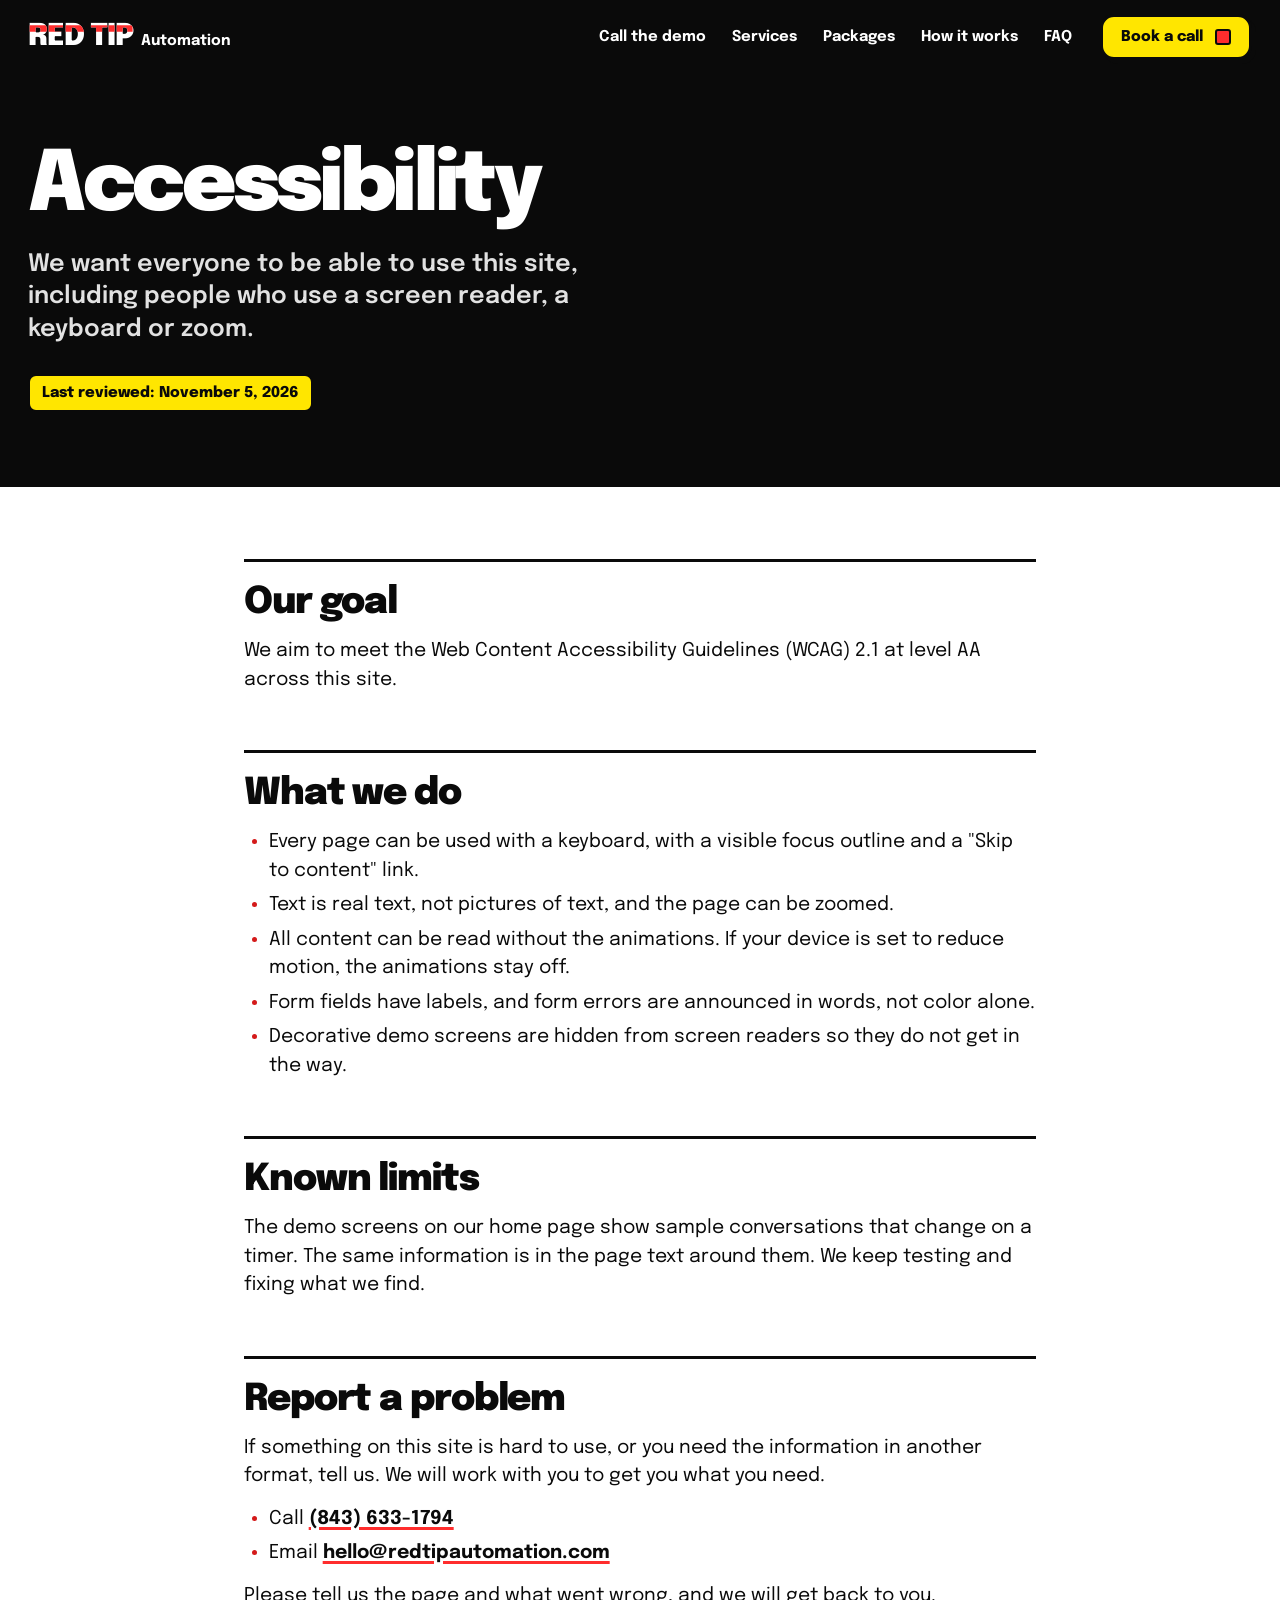
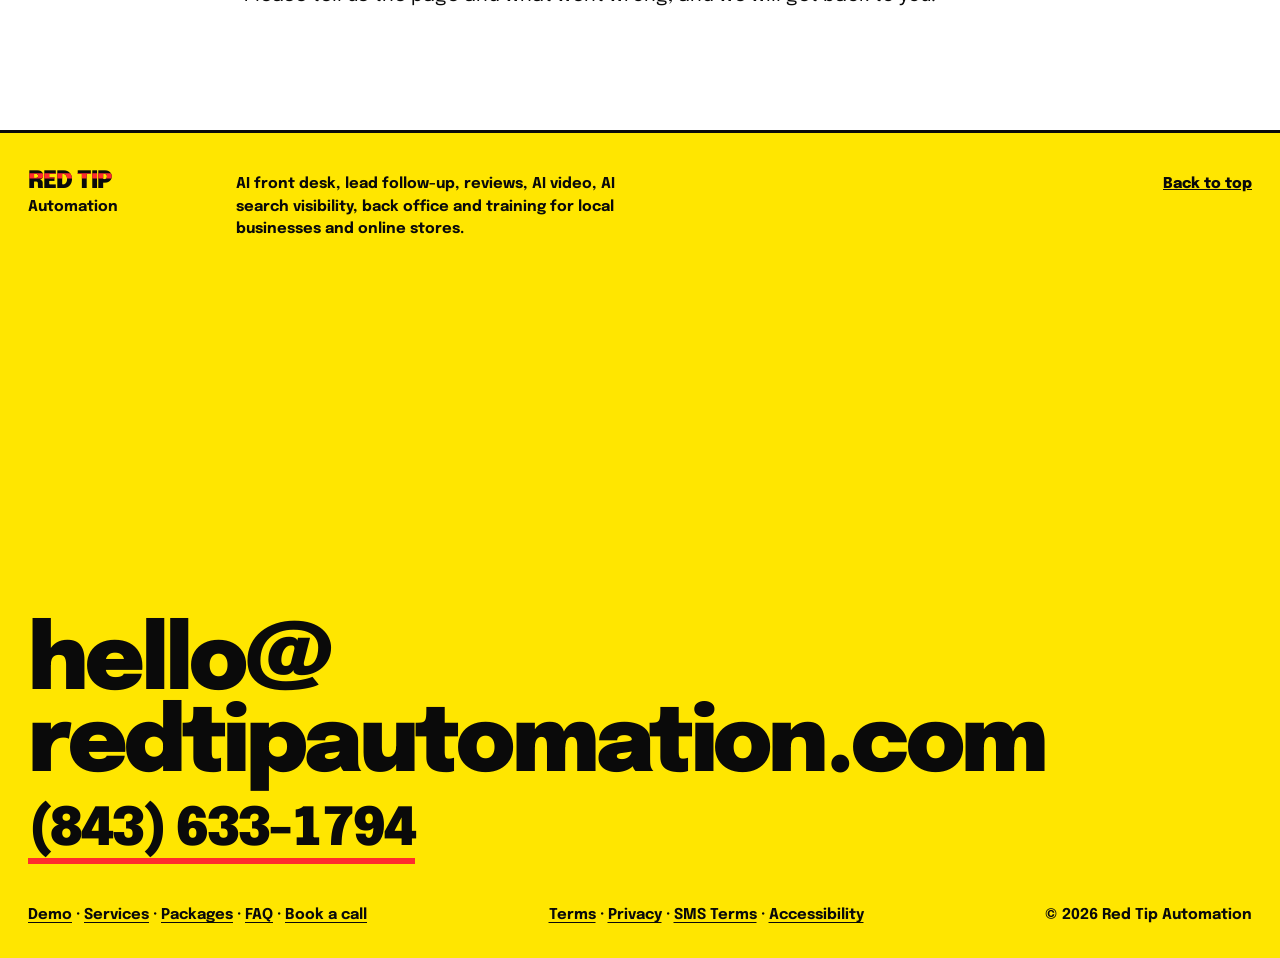
==== accessibility.html @ 1b307317 "Red Tip Automation site, first publish Co-Authored-By: Claude Opus 5.5 <noreply@anthropic.com>" ====
<!doctype html>
<html lang="en">
<head>
<meta charset="utf-8">
<meta name="viewport" content="width=device-width, initial-scale=1">
<title>Accessibility | Red Tip Automation</title>
<meta name="description" content="Red Tip Automation accessibility statement: our WCAG 2.1 AA goal and how to report a problem.">

<link rel="canonical" href="https://redtipautomation.com/accessibility.html">
<meta name="theme-color" content="#ff2d2d">
<link rel="icon" href="assets/favicon.svg" type="image/svg+xml">
<link rel="preconnect" href="https://fonts.googleapis.com">
<link rel="preconnect" href="https://fonts.gstatic.com" crossorigin>
<link href="https://fonts.googleapis.com/css2?family=Epilogue:wght@400;500;700;900&display=swap" rel="stylesheet">
<link rel="stylesheet" href="styles.css?v=8">
<script>document.documentElement.classList.add('js')</script>
</head>
<body class="doc-page">
<a class="skip" href="#main">Skip to content</a>

<header class="top" id="top-bar">
  <a class="logo" href="index.html" aria-label="Red Tip Automation, home">
    <span class="mark" data-text="RED TIP">RED TIP</span><span class="logo-sub">Automation</span>
  </a>
  <nav aria-label="Main">
    <a href="index.html#demo">Call the demo</a>
    <a href="index.html#services">Services</a>
    <a href="index.html#packages">Packages</a>
    <a href="index.html#how">How it works</a>
    <a href="faq.html">FAQ</a>
  </nav>
  <a class="btn btn-sm" href="index.html#book">Book a call</a>
</header>

<main id="main">

<section class="doc-hero" data-ink="#ffffff" data-tip="#ff2d2d" aria-labelledby="doc-h">
  <h1 id="doc-h">Accessibility</h1>
  <p class="lead">We want everyone to be able to use this site, including people who use a screen reader, a keyboard or zoom.</p>
  <p class="doc-meta">Last reviewed: November 5, 2026</p>
</section>

<section class="doc" data-ink="#0a0a0a" data-tip="#ff2d2d" aria-label="Accessibility statement">
  <div class="doc-in prose">
    <h2 id="our-goal">Our goal</h2>
    <p>We aim to meet the Web Content Accessibility Guidelines (WCAG) 2.1 at level AA across this site.</p>

    <h2 id="what-we-do">What we do</h2>
    <ul>
      <li>Every page can be used with a keyboard, with a visible focus outline and a "Skip to content" link.</li>
      <li>Text is real text, not pictures of text, and the page can be zoomed.</li>
      <li>All content can be read without the animations. If your device is set to reduce motion, the animations stay off.</li>
      <li>Form fields have labels, and form errors are announced in words, not color alone.</li>
      <li>Decorative demo screens are hidden from screen readers so they do not get in the way.</li>
    </ul>

    <h2 id="known-limits">Known limits</h2>
    <p>The demo screens on our home page show sample conversations that change on a timer. The same information is in the page text around them. We keep testing and fixing what we find.</p>

    <h2 id="report-a-problem">Report a problem</h2>
    <p>If something on this site is hard to use, or you need the information in another format, tell us. We will work with you to get you what you need.</p>
    <ul>
      <li>Call <a href="tel:+18436331794">(843) 633-1794</a></li>
      <li>Email <a href="mailto:hello@redtipautomation.com">hello@redtipautomation.com</a></li>
    </ul>
    <p>Please tell us the page and what went wrong, and we will get back to you.</p>
  </div>
</section>

</main>

<footer class="foot" data-ink="#0b1026" data-tip="#ff2d2d">
  <div class="foot-row">
    <p><span class="mark" data-text="RED TIP">RED TIP</span> Automation</p>
    <p>AI front desk, lead follow-up, reviews, AI video, AI search visibility, back office and training for local businesses and online stores.</p>
    <a class="to-top" href="#main">Back to top</a>
  </div>
  
  <div class="foot-contact">
    <a class="foot-mail" href="mailto:hello@redtipautomation.com">hello@<br>redtipautomation.com</a>
    <a class="foot-phone" href="tel:+18436331794">(843) 633-1794</a>
  </div>
  <div class="foot-meta">
    <p><a href="index.html#demo">Demo</a> · <a href="index.html#services">Services</a> · <a href="index.html#packages">Packages</a> · <a href="faq.html">FAQ</a> · <a href="index.html#book">Book a call</a></p>
    <p><a href="terms.html">Terms</a> · <a href="privacy.html">Privacy</a> · <a href="sms-terms.html">SMS Terms</a> · <a href="accessibility.html">Accessibility</a></p>
    <p>&copy; 2026 Red Tip Automation</p>
  </div>
</footer>

<script src="main.js?v=8" defer></script>
</body>
</html>
---- styles.css ----
/* Red Tip Automation v3. Flat poster colour: loud red, electric yellow, black, white. No gradients. */
:root{
  --red:#ff2d2d; --red-dk:#d41a1a; --yellow:#ffe600; --yellow-dk:#e6cf00;
  --black:#0a0a0a; --black-2:#1b1b1b; --black-3:#2a2a2a;
  --white:#ffffff; --paper:#f4f4f4; --paper-2:#e7e7e7; --green:#22c55e;
  --ink:#0a0a0a; --soft:#4a4a4a;
  --font:"Epilogue",system-ui,-apple-system,"Segoe UI",sans-serif;
  --step-small:clamp(0.875rem,0.85rem + 0.1vw,0.9375rem);
  --step-body:clamp(1.0625rem,1rem + 0.25vw,1.1875rem);
  --step-lead:clamp(1.25rem,1.1rem + 0.6vw,1.5rem);
  --step-mid:clamp(2rem,1.2rem + 2.6vw,3.5rem);
  --step-head:clamp(2.5rem,1.2rem + 5vw,5.5rem);
  --m:28px; --r:18px; --bw:3px;
  --hard:8px 8px 0 var(--black);
  --ease:cubic-bezier(.22,1,.36,1); --bounce:cubic-bezier(.34,1.36,.64,1);
  --header-ink:#ffffff; --tip:#ffe600;
}
@media (max-width:760px){:root{--m:16px;--r:16px;--hard:6px 6px 0 var(--black)}}

*{box-sizing:border-box;margin:0;padding:0}
html{-webkit-text-size-adjust:100%;scroll-behavior:smooth;scroll-padding-top:80px;overflow-x:clip}
body{background:var(--black);color:var(--ink);font-family:var(--font);font-size:var(--step-body);line-height:1.5;-webkit-font-smoothing:antialiased;overflow-x:clip}
a{color:inherit}
:focus-visible{outline:3px solid var(--yellow);outline-offset:3px;box-shadow:0 0 0 6px var(--black)} /* taste-skill-ignore: hard offset shadow, client brief */
::selection{background:var(--yellow);color:var(--black)}
.skip{position:absolute;left:var(--m);top:-100px;background:var(--yellow);color:var(--black);padding:12px 16px;z-index:60;font-weight:700}
.skip:focus{top:12px}
h1,h2,h3,.h-stair,.dw-word,.out-num,.price,.foot-mail,.mark,.counts b{font-weight:900;letter-spacing:-0.04em;line-height:.9}
.h-big{font-size:var(--step-head)}
.h-mid{font-size:var(--step-mid)}
.lead{font-size:var(--step-lead);line-height:1.35}

/* wordmark: the red tip is the brand device */
.mark{position:relative;display:inline-block;line-height:.78;white-space:nowrap;color:currentColor}
.mark::after{content:attr(data-text);position:absolute;inset:0;color:var(--tip,var(--red));clip-path:inset(0 0 72% 0);transition:color .3s ease}

/* buttons: chunky slab, hard shadow, presses down */
.btn{position:relative;display:inline-flex;align-items:center;gap:12px;min-height:56px;padding:0 26px;border:var(--bw) solid var(--black);border-radius:14px;background:var(--yellow);color:var(--black);font:800 var(--step-body)/1 var(--font);text-decoration:none;cursor:pointer;box-shadow:6px 6px 0 var(--black);transition:transform .18s var(--ease),box-shadow .18s var(--ease),background .2s ease} /* taste-skill-ignore: hard offset shadow, client brief */
.btn::after{content:"";width:12px;height:12px;border-radius:3px;background:var(--red);border:2px solid var(--black);transition:transform .3s var(--bounce)}
.btn:hover,.btn:focus-visible{transform:translate(-3px,-3px);box-shadow:9px 9px 0 var(--black)} /* taste-skill-ignore: hard offset shadow, client brief */
.btn:hover::after{transform:rotate(45deg) scale(1.25)}
.btn:active{transform:translate(4px,4px);box-shadow:2px 2px 0 var(--black)} /* taste-skill-ignore: hard offset shadow, client brief */
.btn-sm{white-space:nowrap;min-height:46px;padding:0 18px;font-size:var(--step-small);box-shadow:4px 4px 0 var(--black)} /* taste-skill-ignore: hard offset shadow, client brief */
.btn-big{min-height:66px;padding:0 32px;font-size:var(--step-lead)}

/* header: fixed, takes the ink of the chapter beneath (colour by chapter) */
.top{position:fixed;inset:0 0 auto 0;z-index:40;display:flex;align-items:center;gap:28px;padding:14px var(--m);color:var(--header-ink);background:var(--header-bg,transparent);transition:color .3s ease,background-color .3s ease,transform .35s var(--ease)}
.top.hide{transform:translateY(-120%)}
.logo{display:flex;align-items:flex-end;gap:8px;text-decoration:none}
.logo .mark{font-size:30px}
.logo-sub{font-size:var(--step-small);font-weight:700;line-height:1}
.top nav{display:flex;gap:26px;margin-left:auto;font-size:var(--step-small);font-weight:700}
.top nav a{text-decoration:none;position:relative;padding:8px 0}
.top nav a::after{content:"";position:absolute;left:0;right:0;bottom:2px;height:4px;background:var(--tip);transform:scaleX(0);transform-origin:left;transition:transform .25s var(--ease)}
.top nav a:hover::after,.top nav a:focus-visible::after{transform:scaleX(1)}

/* HERO: solid red poster */
.hero{position:relative;min-height:100svh;background:var(--red);color:var(--white);overflow:hidden;isolation:isolate;padding:120px var(--m) 64px;display:flex;flex-direction:column;justify-content:flex-end}
.shapes{position:absolute;inset:0;z-index:-1;pointer-events:none}
.shapes i{position:absolute;display:block;will-change:transform}
.sh-sun{width:44vw;height:44vw;max-width:740px;max-height:740px;right:-12vw;top:16vh;border-radius:50%;background:var(--yellow)}
.sh-band{left:-5vw;right:-5vw;bottom:-6vh;height:14vh;background:var(--black);transform:rotate(-3deg)}
.sh-sq{width:120px;height:120px;left:46vw;top:16vh;background:var(--white);border-radius:22px;transform:rotate(14deg)}
.hero-in{position:relative;z-index:2;max-width:1500px}
.hero-h{font-size:clamp(2.4rem,7.1vw,8rem);line-height:.88;letter-spacing:-0.05em}
.hero-h span{display:block}
.l1{color:var(--white)}
.l2{color:var(--black)}
.hero-low{display:grid;grid-template-columns:repeat(12,1fr);column-gap:24px;margin-top:36px;align-items:end}
.hero-sub{grid-column:1/6;font-size:var(--step-lead);line-height:1.35;font-weight:700}
.hero-cta{grid-column:1/8;display:flex;flex-wrap:wrap;align-items:center;gap:20px 28px;margin-top:28px}
.link-arrow{font-weight:800;text-decoration:none;border-bottom:4px solid var(--black);padding-bottom:4px;transition:color .2s ease,border-color .2s ease}
.link-arrow:hover{color:var(--yellow);border-color:var(--yellow)}

/* sticker */
.sticker{position:absolute;z-index:4;width:168px;height:168px;padding:18px;border-radius:50%;background:var(--yellow);color:var(--black);border:var(--bw) solid var(--black);box-shadow:6px 6px 0 var(--black);display:grid;place-items:center;text-align:center;font-weight:900;line-height:.95;letter-spacing:-0.03em;font-size:22px;transform:rotate(-12deg);transition:transform .5s var(--bounce);cursor:default} /* taste-skill-ignore: hard offset shadow, client brief */
.sticker:hover{transform:rotate(8deg) scale(1.08)}
.sticker small{display:block;font-size:13px;letter-spacing:0;font-weight:700;margin-top:4px}
.hero .sticker{right:calc(6vw + min(320px,22vw) + 10px);bottom:14vh}

/* phone mockup */
.phone-wrap{position:absolute;right:6vw;bottom:-30px;width:min(320px,22vw);z-index:3;perspective:1100px}
.phone{position:relative;aspect-ratio:9/18.5;border-radius:44px;background:var(--black);padding:11px;border:var(--bw) solid var(--black);box-shadow:14px 14px 0 var(--black);transform:rotate(6deg);transform-style:preserve-3d;transition:transform .6s var(--ease)} /* taste-skill-ignore: hard offset shadow, client brief */
.ph-notch{position:absolute;top:17px;left:50%;width:84px;height:22px;margin-left:-42px;border-radius:20px;background:#000;z-index:2}
.ph-head{display:flex;align-items:center;gap:10px;padding:46px 14px 12px;color:#fff;font-size:14px;line-height:1.2;background:var(--black-2);border-radius:34px 34px 0 0}
.ph-head small{display:block;color:#bdbdbd;font-size:13px}
.ph-av{width:34px;height:34px;border-radius:50%;background:var(--red);display:grid;place-items:center;font-weight:900}
.ph-feed{height:calc(100% - 92px);background:var(--paper);border-radius:0 0 34px 34px;padding:14px 12px;display:flex;flex-direction:column;gap:8px;overflow:hidden;justify-content:flex-end}
.m{max-width:86%;font-size:13.5px;line-height:1.35;padding:9px 12px;border-radius:16px;border:2px solid var(--black)}
.m.sys{align-self:center;background:var(--black);color:var(--yellow);font-weight:800;border-radius:999px;font-size:13px}
.m.out{align-self:flex-end;background:var(--red);color:var(--black);font-weight:600;border-bottom-right-radius:4px}
.m.in{align-self:flex-start;background:#fff;color:var(--black);border-bottom-left-radius:4px}
.m.booked{align-self:stretch;max-width:none;background:var(--yellow);color:var(--black);display:grid;grid-template-columns:auto 1fr;gap:2px 10px;align-items:center;padding:12px 14px;box-shadow:4px 4px 0 var(--black)} /* taste-skill-ignore: hard offset shadow, client brief */
.m.booked b{font-size:16px;font-weight:900}
.m.booked span:last-child{grid-column:2;font-size:13px;font-weight:600}
.bk-dot{grid-row:span 2;width:16px;height:16px;border-radius:50%;background:var(--red);border:2px solid var(--black)}
.m.typing{display:none}
.confetti{position:absolute;left:-60%;top:-30%;width:220%;height:160%;pointer-events:none}

/* ticker: thick yellow band */
.ticker{background:var(--yellow);color:var(--black);overflow:hidden;padding:18px 0;position:relative;z-index:4;border-block:var(--bw) solid var(--black)}
.tk-track{display:flex;width:max-content}
.tk-track p{display:flex;align-items:center;gap:28px;padding-right:28px;font-weight:900;font-size:var(--step-mid);letter-spacing:-0.03em;white-space:nowrap}
.tk-track i{width:18px;height:18px;background:var(--red);border:2px solid var(--black);transform:rotate(45deg);display:inline-block}

/* DUEL */
.duel{background:var(--black);color:#fff;padding:140px var(--m) 0;height:min(100svh,960px);min-height:720px;overflow:hidden;display:flex;flex-direction:column}
.duel-top{display:grid;grid-template-columns:repeat(12,1fr);column-gap:24px;align-items:start}
.duel-top h2{grid-column:1/6}
.duel-top p{grid-column:7/12;font-size:var(--step-lead);line-height:1.4;color:#e2e2e2}
.duel-words{display:grid;grid-template-columns:1fr 1fr;gap:24px;margin-top:10vh;flex:1}
.dw-cap{display:inline-block;font-size:var(--step-small);font-weight:800;margin-bottom:14px;padding:6px 12px;border-radius:8px;background:var(--black-3);color:#fff}
.dw:last-child .dw-cap{background:var(--yellow);color:var(--black)}
.dw-word{font-size:clamp(5rem,15vw,15rem);line-height:.82}
.dw-word.dim{color:#7a7a7a}
.dw-word.hot{color:var(--red)}

/* MATH */
.math{background:var(--yellow);color:var(--black);padding:150px var(--m);display:grid;grid-template-columns:repeat(12,1fr);column-gap:24px;align-items:center}
.math-say{display:contents}
.math-say h2{grid-column:1/-1;margin-bottom:56px}
.math-say .lead{grid-column:1/6;align-self:start;max-width:30ch;font-weight:600}
.app{grid-column:7/13;background:var(--black);color:#fff;border-radius:24px;border:var(--bw) solid var(--black);box-shadow:14px 14px 0 var(--red);overflow:hidden;transform:rotate(-1.2deg)} /* taste-skill-ignore: hard offset shadow, client brief */
.app-bar{display:flex;align-items:center;gap:8px;padding:14px 20px;background:var(--black-2);font-size:var(--step-small)}
.app-bar span{width:12px;height:12px;border-radius:50%;background:var(--red)}
.app-bar span:nth-child(2){background:var(--yellow)}
.app-bar span:nth-child(3){background:var(--green)}
.app-bar b{margin-left:10px;font-weight:700;color:#cfcfcf}
.app-body{padding:28px;display:grid;gap:22px}
.sl{display:grid;grid-template-columns:1fr auto;gap:4px 16px;align-items:baseline}
.sl label{font-weight:700}
.sl output{font-weight:900;font-size:var(--step-lead);color:var(--yellow);font-variant-numeric:tabular-nums}
.sl input{grid-column:1/-1}
input[type=range]{-webkit-appearance:none;appearance:none;width:100%;height:44px;background:transparent;cursor:pointer}
input[type=range]::-webkit-slider-runnable-track{height:12px;border-radius:12px;background:var(--black-3)}
input[type=range]::-moz-range-track{height:12px;border-radius:12px;background:var(--black-3)}
input[type=range]::-moz-range-progress{height:12px;border-radius:12px;background:var(--red)}
input[type=range]::-webkit-slider-thumb{-webkit-appearance:none;width:32px;height:32px;margin-top:-10px;border-radius:10px;background:var(--yellow);border:var(--bw) solid var(--black);box-shadow:3px 3px 0 var(--red);transition:transform .2s var(--bounce)} /* taste-skill-ignore: hard offset shadow, client brief */
input[type=range]:active::-webkit-slider-thumb{transform:scale(1.2) rotate(12deg)}
input[type=range]::-moz-range-thumb{width:24px;height:24px;border-radius:8px;background:var(--yellow);border:var(--bw) solid var(--black)}
.app-out{color:var(--black);background:var(--red);border-radius:16px;padding:24px;border:var(--bw) solid var(--black);box-shadow:6px 6px 0 var(--yellow)} /* taste-skill-ignore: hard offset shadow, client brief */
.out-num{font-size:var(--step-head);display:flex;align-items:baseline;gap:12px;flex-wrap:wrap}
.out-num span{font-variant-numeric:tabular-nums;display:inline-block}
.out-num span.bump{animation:bump .35s var(--bounce)}
.out-num small{font-size:var(--step-lead);letter-spacing:0;font-weight:800}
.out-say{margin-top:10px;font-weight:600}
.out-say b{font-weight:900}
.tb{display:grid;gap:10px}
.tb label{font-weight:700}
.tb input,.cp-fields input,.cp-fields select{font:inherit;font-size:var(--step-body);min-height:54px;width:100%;padding:12px 16px;border-radius:12px;border:var(--bw) solid var(--black);background:#fff;color:var(--black)}
.tb input:focus{outline:none;box-shadow:4px 4px 0 var(--yellow)} /* taste-skill-ignore: hard offset shadow, client brief */
/* booking form sits on red: a black ring passes 3:1 where the yellow shadow did not */
.cp-fields input:focus,.cp-fields select:focus,.cp-fields input:focus-visible,.cp-fields select:focus-visible{outline:3px solid var(--black);outline-offset:3px;box-shadow:none}
.tb-bubble{background:var(--red);color:var(--black);font-weight:600;padding:12px 16px;border-radius:16px 16px 4px 16px;border:2px solid #fff;justify-self:end;max-width:40ch}
.tb-note{font-size:var(--step-small);color:#cfcfcf;justify-self:end}

/* SERVICES mosaic of colour-blocked tiles */
.services{background:var(--white);padding:150px var(--m) 140px}
.mosaic{display:grid;grid-template-columns:repeat(12,1fr);grid-auto-rows:minmax(96px,auto);gap:16px}
.tile{border-radius:var(--r);padding:28px;position:relative;overflow:hidden;border:var(--bw) solid var(--black);box-shadow:var(--hard);transition:transform .25s var(--ease),box-shadow .25s var(--ease)} /* taste-skill-ignore: hard offset shadow, client brief */
.tile h3{font-size:clamp(1.6rem,1rem + 1.5vw,2.4rem);line-height:.98;margin-bottom:14px}
.tile p{max-width:52ch}
.tile:not(.t-head):hover{transform:translate(-4px,-4px);box-shadow:12px 12px 0 var(--black)} /* taste-skill-ignore: hard offset shadow, client brief */
.t-head{grid-column:1/-1;grid-row:span 2;padding:8px 0 24px;border:0;box-shadow:none;display:flex;align-items:flex-end;justify-content:space-between;gap:24px 48px;flex-wrap:wrap} /* taste-skill-ignore: hard offset shadow, client brief */
.t-head p{font-size:var(--step-lead);line-height:1.35;max-width:44ch;font-weight:500}
.t-desk{grid-column:1/7;grid-row:span 6;background:var(--black);color:#fff}
.t-lead{grid-column:7/13;grid-row:span 6;background:var(--paper)}
.t-rev{grid-column:1/6;grid-row:span 4;background:var(--yellow)}
.t-vis{grid-column:6/13;grid-row:span 4;background:var(--red);color:var(--black)}
.t-content{grid-column:1/8;grid-row:span 4;background:var(--black);color:#fff}
.t-office{grid-column:8/13;grid-row:span 4;background:var(--yellow)}
.t-store{grid-column:1/6;grid-row:span 3;background:var(--red);color:var(--black)}
.t-train{grid-column:6/13;grid-row:span 3;background:var(--paper)}
.tile-sub{margin-top:12px;font-size:var(--step-small);line-height:1.5}
.t-desk .tile-sub{color:#cfcfcf}
.tile p b{font-weight:800}
.agency{margin-top:56px;display:inline-block;font-size:var(--step-lead);font-weight:700;max-width:52ch;background:var(--black);color:#fff;padding:18px 22px;border-radius:14px;transform:rotate(-1deg)}

/* tile UIs */
.ui-stars{display:flex;flex-wrap:wrap;align-items:center;gap:12px;margin-top:20px}
.stars{display:flex;gap:4px}
.stars i{width:28px;height:28px;background:var(--black);clip-path:polygon(50% 0,61% 35%,98% 35%,68% 57%,79% 91%,50% 70%,21% 91%,32% 57%,2% 35%,39% 35%);transition:background .25s ease,transform .35s var(--bounce)}
.stars i.on{background:var(--red);transform:scale(1.18)}
.chip{display:inline-flex;align-items:center;gap:10px;background:var(--black);color:#fff;border-radius:12px;padding:6px 6px 6px 14px;font-size:var(--step-small);font-weight:700}
.chip b{background:var(--red);color:var(--black);border-radius:8px;padding:6px 12px;transition:transform .3s var(--bounce)}
.chip b.on{transform:scale(1.12)}
.ui-steps{display:flex;flex-wrap:wrap;gap:8px;margin-top:20px}
.ui-steps span,.flow span{font-size:var(--step-small);font-weight:800;padding:8px 14px;border-radius:10px;border:2px solid var(--black);background:#fff;color:var(--black);transition:background .25s ease,color .25s ease,transform .35s var(--bounce),box-shadow .25s ease} /* taste-skill-ignore: hard offset shadow, client brief */
.ui-steps span.on{background:var(--yellow);transform:translate(-2px,-2px);box-shadow:3px 3px 0 var(--black)} /* taste-skill-ignore: hard offset shadow, client brief */
.cal{margin-top:24px;background:var(--black-2);border-radius:14px;padding:16px;border:2px solid #333}
.cal-head{display:flex;justify-content:space-between;gap:12px;font-size:var(--step-small);margin-bottom:12px;color:#cfcfcf}
.cal-head b{color:#fff}
.cal-head em{font-style:normal;font-weight:900;color:var(--yellow);display:inline-block}
.cal-grid{display:grid;grid-template-columns:repeat(5,1fr);grid-template-rows:auto repeat(4,46px);gap:6px}
.cal-grid .d{font-size:13px;font-weight:800;color:#bdbdbd;text-align:center;padding-bottom:4px}
.cal-grid .col{grid-row:2/6;background:var(--black-3);border-radius:10px}
.job{grid-column:var(--c);grid-row:var(--r);font-size:12.5px;font-weight:800;line-height:1.15;padding:6px 8px;border-radius:9px;border:2px solid var(--black);display:flex;align-items:center;z-index:1}
.j1{background:var(--red);color:var(--black)}
.j2{background:var(--yellow);color:var(--black)}
.j3{background:#fff;color:var(--black)}
.dash{margin-top:24px;background:var(--white);border-radius:14px;padding:10px;display:grid;gap:6px;border:2px solid var(--black)}
.dash-row{display:grid;grid-template-columns:1.1fr 1fr 1.4fr;gap:10px;align-items:center;background:var(--paper);border-radius:9px;padding:10px 12px;font-size:var(--step-small);font-weight:600}
.dash-row.hd{background:transparent;font-weight:800;color:var(--soft);padding-block:4px}
.st{justify-self:start;font-weight:800;border-radius:8px;padding:4px 10px;font-size:13px;border:2px solid var(--black)}
.st.ok{background:var(--green);color:var(--black)}
.st.bk{background:var(--yellow);color:var(--black)}
.st.fu{background:var(--red);color:var(--black)}
.feed{display:flex;flex-wrap:wrap;gap:8px;margin-top:20px;align-items:center}
.feed .vid{background:var(--yellow);color:var(--black);font-weight:900;padding:14px 16px;border-radius:12px;border:2px solid var(--black)}
.post{display:grid;background:#fff;color:var(--black);font-weight:800;font-size:var(--step-small);padding:8px 12px;border-radius:10px;border:2px solid var(--black)}
.post small{font-weight:600;color:var(--soft);font-size:13px}
.flow{display:flex;flex-wrap:wrap;gap:8px;margin-top:20px}
.flow span.on{background:var(--red);color:var(--black);transform:translate(-2px,-2px);box-shadow:3px 3px 0 var(--black)} /* taste-skill-ignore: hard offset shadow, client brief */
.flow span.done{background:var(--black);color:var(--yellow)}

/* PACKAGES: plans that step up */
.packages{background:var(--black);color:#fff;padding:150px var(--m)}
.steps{display:grid;grid-template-columns:repeat(12,1fr);gap:16px;align-items:end}
.pk-say{grid-column:1/-1;align-self:start;margin-bottom:24px;display:flex;flex-wrap:wrap;justify-content:space-between;align-items:flex-end;gap:24px 48px}
.pk-say p{margin-top:0;font-size:var(--step-lead);line-height:1.35;color:#e2e2e2;max-width:30ch}
.plan{border-radius:var(--r);padding:28px 28px 0;display:flex;flex-direction:column;overflow:hidden;border:var(--bw) solid var(--black);box-shadow:8px 8px 0 #fff;transition:transform .25s var(--ease),box-shadow .25s var(--ease)} /* taste-skill-ignore: hard offset shadow, client brief */
.plan:hover{transform:translate(-4px,-4px);box-shadow:12px 12px 0 #fff} /* taste-skill-ignore: hard offset shadow, client brief */
.plan h3{font-size:clamp(1.6rem,1rem + 1.5vw,2.4rem);margin-bottom:16px}
.price{font-size:var(--step-mid);line-height:1.05;margin-bottom:20px;font-variant-numeric:tabular-nums}
.price small{font-size:var(--step-body);letter-spacing:0;font-weight:700}
.plan ul{list-style:none;display:grid;gap:8px;margin-bottom:28px}
.plan li{padding-left:24px;position:relative;font-weight:500}
.plan li::before{content:"";position:absolute;left:0;top:.4em;width:11px;height:11px;border-radius:3px;background:currentColor;transform:rotate(45deg)}
.plan-go{margin:auto -28px 0;padding:20px 28px;font-weight:900;text-decoration:none;display:flex;justify-content:space-between;align-items:center;border-top:var(--bw) solid var(--black);transition:padding .25s var(--ease),background .2s ease}
.plan-go::after{content:"";width:12px;height:12px;border-right:4px solid currentColor;border-top:4px solid currentColor;transform:rotate(45deg)}
.plan-go:hover{padding-left:40px}
.p1{grid-column:1/5;min-height:470px;background:var(--red);color:var(--black)}
.p1 .plan-go{background:var(--red-dk)}
.p2{grid-column:5/9;min-height:560px;background:var(--yellow);color:var(--black);position:relative}
.p6{grid-column:9/13;min-height:650px;background:#fff;color:var(--black)}
.p6 .plan-go{background:var(--paper-2)}
.tag{align-self:flex-start;background:var(--black);color:var(--yellow);font-weight:900;font-size:var(--step-small);padding:6px 12px;border-radius:999px;margin-bottom:14px;transform:rotate(-3deg)}
.p2 .plan-go{background:var(--yellow-dk)}
.more{display:grid;grid-template-columns:repeat(3,1fr);gap:16px;margin-top:16px}
.more .plan{min-height:280px}
.more .plan p:not(.price){margin-bottom:24px}
.more .price{font-size:var(--step-lead)}
.p3{background:#fff;color:var(--black)}
.p3 .plan-go{background:var(--paper-2)}
.p4{background:var(--red);color:var(--black)}
.p4 .plan-go{background:var(--red-dk)}
.p5{background:var(--yellow);color:var(--black)}
.p5 .plan-go{background:var(--yellow-dk)}
.pilot{margin-top:56px;font-size:var(--step-lead);line-height:1.4;max-width:56ch;background:var(--red);color:var(--black);padding:22px 26px;border-radius:14px;border:var(--bw) solid #fff;transform:rotate(-1deg);display:inline-block}
.pilot b{font-weight:900}

/* PROOF: card on a red ground */
.proof{background:var(--red);padding:150px var(--m) 0;height:min(100svh,900px);min-height:760px;overflow:hidden;position:relative;isolation:isolate}
.card{width:min(1040px,100%);margin:0 auto;background:#fff;color:var(--black);border-radius:26px;padding:56px;transform:rotate(-1.5deg);min-height:120%;border:var(--bw) solid var(--black);box-shadow:16px 16px 0 var(--black)} /* taste-skill-ignore: hard offset shadow, client brief */
.card h2{font-size:var(--step-mid);text-align:center}
.counts{display:grid;grid-template-columns:repeat(3,1fr);gap:16px;margin:48px 0}
.counts p{display:grid;gap:10px;text-align:center;align-content:start}
.counts b{font-size:var(--step-head);letter-spacing:-0.05em;color:var(--red)}
.counts p:nth-child(even) b{color:var(--black)}
.counts span{font-weight:700;font-size:var(--step-small);max-width:18ch;justify-self:center}
.names{text-align:center;font-size:var(--step-lead);line-height:1.7;font-weight:700}
.card-note{text-align:center;margin-top:20px;color:var(--soft)}

/* HOW: lines that step across */
.how{background:var(--black);color:#fff;padding:160px var(--m)}
.stair{display:grid;grid-template-columns:repeat(12,1fr);row-gap:64px}
.st1{grid-column:1/-1}.st2{grid-column:3/-1}.st3{grid-column:5/-1}
.h-stair{font-size:var(--step-head);line-height:1}
.st1 .h-stair{color:#fff}.st2 .h-stair{color:var(--red)}.st3 .h-stair{color:var(--yellow)}
.stair p:not(.h-stair){margin-top:14px;max-width:38ch;color:#d6d6d6;font-size:var(--step-lead);line-height:1.4}

/* FAQ */
.faq{background:#fff;color:var(--black);padding:150px var(--m);display:grid;grid-template-columns:repeat(12,1fr);column-gap:24px;align-items:start}
.faq-h{grid-column:1/5;position:sticky;top:110px;font-size:var(--step-mid)}
.qs{grid-column:5/13;display:grid;gap:12px}
.qs details{background:var(--paper);border-radius:var(--r);border:var(--bw) solid var(--black);transition:background .2s ease,transform .2s var(--ease),box-shadow .2s var(--ease)} /* taste-skill-ignore: hard offset shadow, client brief */
.qs details:hover{transform:translate(-3px,-3px);box-shadow:6px 6px 0 var(--black)} /* taste-skill-ignore: hard offset shadow, client brief */
.qs details[open]{background:var(--yellow);box-shadow:6px 6px 0 var(--black)} /* taste-skill-ignore: hard offset shadow, client brief */
.qs summary{list-style:none;cursor:pointer;min-height:72px;display:flex;align-items:center;justify-content:space-between;gap:20px;padding:16px 24px;font-size:var(--step-lead);font-weight:700;line-height:1.25}
.qs summary::-webkit-details-marker{display:none}
.qs summary i{flex:none;position:relative;width:22px;height:22px}
.qs summary i::before,.qs summary i::after{content:"";position:absolute;left:0;top:9px;width:22px;height:4px;border-radius:2px;background:var(--red);transition:transform .3s var(--ease)}
.qs summary i::after{transform:rotate(90deg)}
.qs details[open] summary i::after{transform:rotate(0)}
.qs details[open] summary i::before{background:var(--black)}
.ans p{padding:0 24px 24px;max-width:56ch}

/* BOOK: the coupon */
.book{background:var(--black);padding:140px var(--m)}
.coupon{max-width:1240px;margin:0 auto;background:var(--red);color:var(--black);border-radius:26px;display:grid;grid-template-columns:42% 58%;position:relative;box-shadow:14px 14px 0 var(--yellow)} /* taste-skill-ignore: hard offset shadow, client brief */
.coupon::before,.coupon::after{content:"";position:absolute;left:42%;width:60px;height:60px;margin-left:-30px;border-radius:50%;background:var(--black)}
.coupon::before{top:-30px}.coupon::after{bottom:-30px}
.cp-say{padding:56px 48px;display:flex;flex-direction:column;justify-content:space-between;gap:32px;border-right:6px dotted var(--black)}
.cp-say h2{font-size:var(--step-mid)}
.cp-say p{font-size:var(--step-lead);line-height:1.35;font-weight:600}
.cp-fields{padding:48px;display:grid;grid-template-columns:1fr 1fr;gap:14px}
.f{display:grid;gap:6px;align-content:start}
.f-wide{grid-column:1/-1}
.f-check{display:flex;gap:12px;align-items:flex-start}
.f-check input{flex:none;width:24px;height:24px;margin:2px 0 0;accent-color:var(--black);cursor:pointer}
.f-check label{font-weight:700;line-height:1.4;cursor:pointer}
.f label{font-weight:800;font-size:var(--step-small)}
.cp-fields select{appearance:none;-webkit-appearance:none;cursor:pointer}
/* error state on red: black shadow (5.34:1) and a yellow fill instead of a yellow edge (about 2.9:1) */
.cp-fields [aria-invalid=true]{border-color:var(--black);background:#fff6a8;box-shadow:6px 6px 0 var(--black)} /* taste-skill-ignore: hard offset shadow, client brief */
.err{justify-self:start;color:var(--black);background:var(--yellow);border-radius:6px;padding:2px 8px;font-weight:800;font-size:var(--step-small)}
.err:empty{display:none}
.btn-send{width:100%;justify-content:center;min-height:62px;background:var(--black);color:#fff;font-size:var(--step-lead);box-shadow:6px 6px 0 var(--yellow)} /* taste-skill-ignore: hard offset shadow, client brief */
.btn-send:hover,.btn-send:focus-visible{box-shadow:9px 9px 0 var(--yellow)} /* taste-skill-ignore: hard offset shadow, client brief */
.btn-send:active{box-shadow:2px 2px 0 var(--yellow)} /* taste-skill-ignore: hard offset shadow, client brief */
.status{margin-top:14px;font-weight:800}
.shake{animation:shake .4s var(--ease)}

/* FOOTER */
.foot{background:var(--yellow);color:var(--black);min-height:92svh;padding:40px var(--m) 32px;display:flex;flex-direction:column;--tip:var(--red);border-top:var(--bw) solid var(--black)}
.foot-row{display:grid;grid-template-columns:repeat(12,1fr);column-gap:24px;font-size:var(--step-small);font-weight:700}
.foot-row p:first-child{grid-column:1/3}
.foot-row p:first-child .mark{font-size:24px;margin-right:6px}
.foot-row p:nth-child(2){grid-column:3/8;max-width:44ch}
.to-top{grid-column:11/13;justify-self:end;font-weight:800}
.foot-contact{margin-top:auto;display:flex;flex-wrap:wrap;align-items:flex-end;gap:20px 48px}
.foot-mail{font-size:clamp(2.4rem,7.1vw,8rem);line-height:.9;text-decoration:none;display:inline-block;transition:color .2s ease}
.foot-mail:hover,.foot-phone:hover{color:var(--red)}
.foot-phone{font-weight:900;letter-spacing:-0.04em;line-height:.9;font-size:var(--step-mid);text-decoration:none;white-space:nowrap;font-variant-numeric:tabular-nums;border-bottom:6px solid var(--red);padding-bottom:4px;transition:color .2s ease}
.foot-meta{display:flex;justify-content:space-between;gap:20px;flex-wrap:wrap;margin-top:40px;font-size:var(--step-small);font-weight:700}
.foot-meta a{text-underline-offset:3px}

/* consent line under the booking form */
.consent{margin-top:16px;font-size:var(--step-small);font-weight:600;line-height:1.45;max-width:62ch}
.consent a{font-weight:800;text-decoration-thickness:2px;text-underline-offset:3px}

/* DOC PAGES: terms, privacy, SMS terms, FAQ, accessibility. Flat colour, readable column. */
.doc-hero{background:var(--black);color:#fff;padding:150px var(--m) 72px}
.doc-hero h1{font-size:var(--step-head);max-width:14ch}
.doc-hero .lead{margin-top:24px;max-width:46ch;color:#e2e2e2;font-weight:600}
.doc-meta{display:inline-block;margin-top:28px;font-size:var(--step-small);font-weight:800;background:var(--yellow);color:var(--black);padding:6px 12px;border-radius:8px;border:2px solid var(--black)}
.doc{background:#fff;color:var(--black);padding:72px var(--m) 120px;border-top:var(--bw) solid var(--black)}
.doc-in{max-width:72ch;margin:0 auto}
.toc{background:var(--yellow);border:var(--bw) solid var(--black);border-radius:var(--r);box-shadow:var(--hard);padding:24px 28px;margin-bottom:56px} /* taste-skill-ignore: hard offset shadow, client brief */
.toc h2{font-size:var(--step-lead);letter-spacing:-0.02em;line-height:1.1;margin-bottom:12px}
.toc ol{padding-left:1.5em;columns:2;column-gap:36px;font-weight:700;font-size:var(--step-small)}
.toc li{break-inside:avoid;padding:4px 0}
.toc a{text-decoration-thickness:2px;text-underline-offset:3px}
.toc a:hover{color:var(--red-dk)}
.prose{overflow-wrap:anywhere}
.prose h2{font-size:clamp(1.6rem,1.2rem + 1.4vw,2.4rem);line-height:1.05;letter-spacing:-0.03em;margin-top:56px;padding-top:22px;border-top:var(--bw) solid var(--black)}
.prose h2:first-child{margin-top:0}
.prose h3{font-size:var(--step-lead);line-height:1.15;letter-spacing:-0.02em;margin-top:28px}
.prose p,.prose ul,.prose ol{margin-top:14px}
.prose ul,.prose ol{padding-left:1.3em}
.prose li{margin-top:6px}
.prose li::marker{color:var(--red-dk);font-weight:900}
.prose a{font-weight:700;text-decoration-color:var(--red);text-decoration-thickness:3px;text-underline-offset:3px}
.prose a:hover{color:var(--red-dk)}
.prose strong{font-weight:800}
.callout{background:var(--paper);border:var(--bw) solid var(--black);border-radius:14px;padding:18px 20px;margin-top:20px;font-weight:600;box-shadow:6px 6px 0 var(--red)} /* taste-skill-ignore: hard offset shadow, client brief */
.callout p:first-child{margin-top:0}
.doc-cta{margin-top:64px;background:var(--red);color:var(--black);border:var(--bw) solid var(--black);border-radius:var(--r);padding:28px;box-shadow:var(--hard)} /* taste-skill-ignore: hard offset shadow, client brief */
.doc-cta h2{font-size:var(--step-mid);margin:0;padding:0;border:0}
.doc-cta p{margin-top:12px;font-weight:600;max-width:46ch}
.doc-cta .btn{margin-top:22px}

/* FAQ page: groups of questions */
.faq-doc{background:#fff;color:var(--black);padding:72px var(--m) 120px;border-top:var(--bw) solid var(--black)}
.faq-doc .toc{max-width:72ch}
.faq-group{display:grid;grid-template-columns:repeat(12,1fr);column-gap:24px;align-items:start;padding-top:56px;margin-top:56px;border-top:var(--bw) solid var(--black)}
.faq-group:first-of-type{margin-top:0}
.faq-group h2{grid-column:1/5;position:sticky;top:110px;font-size:var(--step-mid);line-height:1}
.faq-group .qs{grid-column:5/13}
.ans p+p{margin-top:-8px}
.ans a{font-weight:800;text-decoration-color:var(--red);text-decoration-thickness:3px;text-underline-offset:3px}
.faq-doc .doc-cta{max-width:72ch}

/* DEMO LINE: pick a business, see it answer */
.demo{background:#fff;color:var(--black);padding:150px var(--m);display:grid;grid-template-columns:repeat(12,1fr);column-gap:24px;align-items:center}
.demo-say{grid-column:1/7}
.demo-say .lead{margin-top:28px;max-width:34ch;font-weight:600}
.demo-num{display:inline-block;margin-top:36px;font-weight:900;letter-spacing:-0.04em;line-height:.9;font-size:clamp(2.6rem,1.4rem + 4vw,5.5rem);text-decoration:none;font-variant-numeric:tabular-nums;border-bottom:8px solid var(--red);padding-bottom:6px;transition:color .2s ease}
.demo-num:hover{color:var(--red)}
.demo-note{margin-top:16px;font-weight:700;color:var(--soft)}
.call{grid-column:7/13;background:var(--black);color:#fff;border-radius:24px;border:var(--bw) solid var(--black);box-shadow:14px 14px 0 var(--red);padding:22px;transform:rotate(1.2deg)} /* taste-skill-ignore: hard offset shadow, client brief */
.call-pick{display:flex;flex-wrap:wrap;gap:10px;margin-bottom:18px}
.pk{font:800 var(--step-small)/1 var(--font);min-height:46px;padding:0 16px;border-radius:12px;border:var(--bw) solid #fff;background:transparent;color:#fff;cursor:pointer;transition:transform .2s var(--bounce),background .2s ease,color .2s ease}
.pk:hover{transform:translate(-2px,-2px)}
.pk.on{background:var(--yellow);color:var(--black);border-color:var(--yellow)}
.pk.lang{margin-left:auto;border-style:dashed}
.pk.lang.on{background:var(--red);border-color:var(--red);border-style:solid;color:var(--black)}
.call-screen{background:var(--black-2);border-radius:16px;padding:18px;display:grid;gap:10px;min-height:340px;align-content:start}
.call-bar{display:flex;align-items:center;gap:10px;font-size:var(--step-small);padding-bottom:10px;border-bottom:2px solid var(--black-3)}
.call-bar em{margin-left:auto;font-style:normal;font-weight:800;color:var(--yellow);font-variant-numeric:tabular-nums}
.rec{width:12px;height:12px;border-radius:50%;background:var(--green);flex:none}
.say{max-width:88%;padding:11px 14px;border-radius:16px;border:2px solid var(--black);font-size:15px;line-height:1.4}
.say.ai{background:var(--red);color:var(--black);font-weight:600;border-bottom-left-radius:4px}
.say.you{justify-self:end;background:#fff;color:var(--black);border-bottom-right-radius:4px}
.call-tag{justify-self:start;display:inline-flex;gap:10px;align-items:center;background:var(--yellow);color:var(--black);font-size:var(--step-small);font-weight:700;padding:8px 12px;border-radius:10px;border:2px solid var(--black)}
.call-tag b{font-weight:900}

/* AI answer box in the visibility tile */
.ask{margin-top:20px;display:grid;gap:10px}
.ask-q{justify-self:end;background:var(--black);color:#fff;padding:10px 14px;border-radius:14px 14px 4px 14px;font-weight:700;font-size:var(--step-small)}
.ask-a{background:#fff;color:var(--black);padding:12px 14px;border-radius:14px 14px 14px 4px;border:2px solid var(--black);font-size:var(--step-small);font-weight:600;max-width:46ch;min-height:4.6em}
.ask-a mark{background:var(--yellow);color:var(--black);padding:0 4px;border-radius:4px;font-weight:900}

/* add-ons */
.addons{margin-top:48px;display:grid;grid-template-columns:repeat(12,1fr);column-gap:24px;align-items:start}
.addons h3{grid-column:1/4;font-size:var(--step-mid)}
.addons ul{grid-column:4/13;list-style:none;display:flex;flex-wrap:wrap;gap:10px}
.addons li{font-weight:800;font-size:var(--step-small);padding:10px 14px;border-radius:10px;border:2px solid #fff;transition:background .2s ease,color .2s ease,transform .25s var(--bounce)}
.addons li:hover{background:var(--yellow);color:var(--black);border-color:var(--yellow);transform:rotate(-2deg)}

/* PROMISES: what we put in writing */
.promise{background:var(--yellow);color:var(--black);padding:150px var(--m);border-block:var(--bw) solid var(--black)}
.pr-say{display:flex;flex-wrap:wrap;justify-content:space-between;align-items:flex-end;gap:24px 48px;margin-bottom:56px}
.pr-say .lead{max-width:36ch;font-weight:600}
.pr-list{list-style:none;counter-reset:pr;display:grid;grid-template-columns:1fr 1fr;gap:16px}
.pr-list li{counter-increment:pr;position:relative;background:#fff;border:var(--bw) solid var(--black);border-radius:var(--r);padding:26px 26px 26px 96px;box-shadow:var(--hard);transition:transform .25s var(--ease),box-shadow .25s var(--ease)} /* taste-skill-ignore: hard offset shadow, client brief */
.pr-list li:hover{transform:translate(-4px,-4px);box-shadow:12px 12px 0 var(--black)} /* taste-skill-ignore: hard offset shadow, client brief */
.pr-list li::before{content:counter(pr);position:absolute;left:24px;top:20px;font-weight:900;font-size:3.4rem;line-height:.9;letter-spacing:-0.05em;color:var(--red)}
.pr-list li:nth-child(even)::before{color:var(--black)}
.pr-list b{display:block;font-weight:900;font-size:var(--step-lead);letter-spacing:-0.02em;margin-bottom:6px}

@media (prefers-reduced-motion:no-preference){
  .say,.call-tag{transition:opacity .35s ease,transform .45s var(--bounce)}
  .js .say.hide,.js .call-tag.hide{opacity:0;transform:translateY(10px) scale(.96)}
  .rec{animation:ping-g 1.4s ease-out infinite}
}
@keyframes ping-g{0%{box-shadow:0 0 0 0 var(--green)}100%{box-shadow:0 0 0 10px rgba(34,197,94,0)}} /* taste-skill-ignore: hard offset shadow, client brief */

/* motion (no scroll-faded content: everything is readable without script) */
@media (prefers-reduced-motion:no-preference){
  .js .m.hide{opacity:0;transform:translateY(14px) scale(.94)}
  .m{transition:opacity .4s var(--ease),transform .45s var(--bounce)}
  .js .m.typing.show{display:flex;gap:4px;align-self:flex-start;background:#fff;padding:12px 14px}
  .m.typing i{width:7px;height:7px;border-radius:50%;background:var(--black);animation:dot 1s infinite}
  .m.typing i:nth-child(2){animation-delay:.15s}.m.typing i:nth-child(3){animation-delay:.3s}
  .booked.pop{animation:popin .55s var(--bounce)}
  .booked.pop .bk-dot{animation:ping 1.2s ease-out infinite}
  .js .job.hide,.js .dash-row.hide,.js .post.hide{opacity:0;transform:translateY(-14px) rotate(-4deg) scale(.85)}
  .job,.dash-row,.post{transition:opacity .35s ease,transform .5s var(--bounce)}
  .tk-track{animation:tick 36s linear infinite}
  .sticker{animation:stickin .6s var(--bounce) .9s backwards}
  .ticker:hover .tk-track{animation-play-state:paused}
}
@keyframes dot{0%,100%{transform:translateY(0);opacity:.4}50%{transform:translateY(-4px);opacity:1}}
@keyframes ping{0%{box-shadow:0 0 0 0 var(--red)}100%{box-shadow:0 0 0 12px rgba(255,45,45,0)}} /* taste-skill-ignore: hard offset shadow, client brief */
@keyframes popin{0%{transform:scale(.7) rotate(-4deg)}100%{transform:scale(1) rotate(0)}}
@keyframes bump{0%{transform:scale(1)}50%{transform:scale(1.08) rotate(-2deg)}100%{transform:scale(1)}}
@keyframes shake{0%,100%{transform:translateX(0)}20%{transform:translateX(-8px)}40%{transform:translateX(8px)}60%{transform:translateX(-6px)}80%{transform:translateX(6px)}}
@keyframes tick{to{transform:translateX(-50%)}}
@keyframes stickin{from{opacity:0;transform:scale(1.6) rotate(-30deg)}to{opacity:1;transform:rotate(-12deg)}}

/* tablet */
@media (max-width:1100px){
  .top nav{display:none}
  .top .btn-sm{margin-left:auto}
  .hero{display:block;min-height:auto;padding-bottom:0}
  .phone-wrap{position:relative;right:auto;bottom:auto;width:300px;margin:48px 6vw -70px auto}
  .hero .sticker{display:none}
  .shapes .sh-sq{display:none}
  .hero-sub{grid-column:1/8}
  .math{grid-template-columns:1fr;row-gap:56px}
  .math-say .lead,.app{grid-column:1/-1}
  .math-say h2{margin-bottom:24px}
  .app{max-width:680px}
  .t-head{grid-column:1/-1;grid-row:auto}
  .t-rev,.t-vis,.t-store,.t-train,.t-desk,.t-lead,.t-content,.t-office{grid-column:1/-1;grid-row:auto}
  .pk-say{grid-column:1/-1;margin-bottom:32px}
  .p1{grid-column:1/7}.p2{grid-column:7/13}.p6{grid-column:1/-1;min-height:0}
  .demo{grid-template-columns:1fr;row-gap:48px}
  .demo-say,.call{grid-column:1/-1}
  .pr-list{grid-template-columns:1fr}
  .addons h3,.addons ul{grid-column:1/-1}
  .addons ul{margin-top:20px}
  .faq-h{grid-column:1/-1;position:static;margin-bottom:40px}
  .faq-group h2{grid-column:1/-1;position:static;margin-bottom:28px}
  .faq-group .qs{grid-column:1/-1}
  .qs{grid-column:1/-1}
  .coupon{grid-template-columns:1fr}
  .coupon::before,.coupon::after{display:none}
  .cp-say{border-right:0;border-bottom:6px dotted var(--black)}
}

/* phone */
@media (max-width:760px){
  .top{padding:12px var(--m);gap:12px}
  .logo .mark{font-size:26px}
  .hero{padding:96px var(--m) 0;display:block;min-height:auto}
  .sh-sun{width:120vw;height:120vw;right:-50vw;top:auto;bottom:-10vw;max-width:none;max-height:none}
  .shapes .sh-sq{display:none}
  .shapes .sh-band{display:none}
  .hero-h{font-size:9.1vw}
  .hero-low{display:block;margin-top:24px}
  .hero-cta{margin-top:24px}
  .hero-cta .btn{width:100%;justify-content:center}
  .phone-wrap{position:relative;right:auto;bottom:auto;width:78%;margin:56px auto -70px}
  .duel{padding-top:96px;height:auto;min-height:0;padding-bottom:0}
  .duel-top{display:block}
  .duel-top p{margin-top:20px}
  .duel-words{grid-template-columns:1fr;gap:16px;margin-top:48px}
  .dw{height:36svh;overflow:hidden}
  .dw-word{font-size:21vw}
  .math,.services,.packages,.faq,.book{padding-top:96px;padding-bottom:96px}
  .app{transform:none;box-shadow:8px 8px 0 var(--red)} /* taste-skill-ignore: hard offset shadow, client brief */
  .app-body{padding:20px}
  .mosaic{grid-template-columns:1fr;gap:16px}
  .t-head,.t-desk,.t-lead,.t-content,.t-office,.t-rev,.t-store,.t-vis,.t-train{grid-column:1/-1}
  .tile{padding:22px}
  .cal-grid{grid-template-rows:auto repeat(4,40px)}
  .job{font-size:10.5px;padding:3px 4px;overflow:hidden}
  .dash-row{grid-template-columns:1fr 1.3fr;font-size:13px}
  .dash-row span:nth-child(2){display:none}
  .steps{grid-template-columns:1fr}
  .pk-say,.p1,.p2,.p6{grid-column:1/-1;min-height:0}
  .demo,.promise{padding-top:96px;padding-bottom:96px}
  .demo-num{font-size:11vw}
  .call{transform:none;box-shadow:8px 8px 0 var(--red);padding:16px} /* taste-skill-ignore: hard offset shadow, client brief */
  .pk.lang{margin-left:0}
  .pr-list li{padding:22px 20px 22px 70px}
  .pr-list li::before{left:18px;top:20px;font-size:2.4rem}
  .more{grid-template-columns:1fr}
  .more .plan{min-height:0}
  .plan{box-shadow:6px 6px 0 #fff} /* taste-skill-ignore: hard offset shadow, client brief */
  .proof{padding-top:96px;height:auto;min-height:0;padding-bottom:0}
  .card{padding:32px 22px 48px;transform:rotate(-1deg);min-height:0;margin-bottom:-24px;box-shadow:8px 8px 0 var(--black)} /* taste-skill-ignore: hard offset shadow, client brief */
  .counts{grid-template-columns:1fr 1fr;gap:24px 12px;margin:32px 0}
  .how{padding:110px var(--m)}
  .stair{row-gap:44px}
  .st1,.st2,.st3{grid-column:1/-1}
  .st2{padding-left:6vw}.st3{padding-left:12vw}
  .h-stair{font-size:9.4vw}
  .qs summary{min-height:64px;padding:14px 18px}
  .ans p{padding:0 18px 20px}
  .book{padding-left:12px;padding-right:12px}
  .coupon{box-shadow:8px 8px 0 var(--yellow)} /* taste-skill-ignore: hard offset shadow, client brief */
  .cp-say{padding:32px 24px}
  .cp-fields{padding:28px 20px;grid-template-columns:1fr}
  .foot{min-height:80svh}
  .foot-row{display:flex;flex-direction:column;gap:12px}
  .to-top{align-self:flex-start}
  .foot-contact{margin-top:80px;flex-direction:column;align-items:flex-start;gap:20px}
  .foot-mail{font-size:7.6vw}
  .foot-phone{font-size:9vw}
  .doc-hero{padding:110px var(--m) 56px}
  .doc,.faq-doc{padding:48px var(--m) 96px}
  .toc{padding:20px 20px;margin-bottom:44px}
  .toc ol{columns:1}
  .prose h2{margin-top:44px}
  .doc-cta{padding:22px}
  .doc-cta .btn{width:100%;justify-content:center}
  .foot-meta{flex-direction:column;gap:8px}
}

@media (prefers-reduced-motion:reduce){
  html{scroll-behavior:auto}
  .btn,.tile,.plan,.qs details,.sticker,.phone{transition:none}
  .btn:hover,.tile:hover,.plan:hover,.sticker:hover,.qs details:hover{transform:none}
}
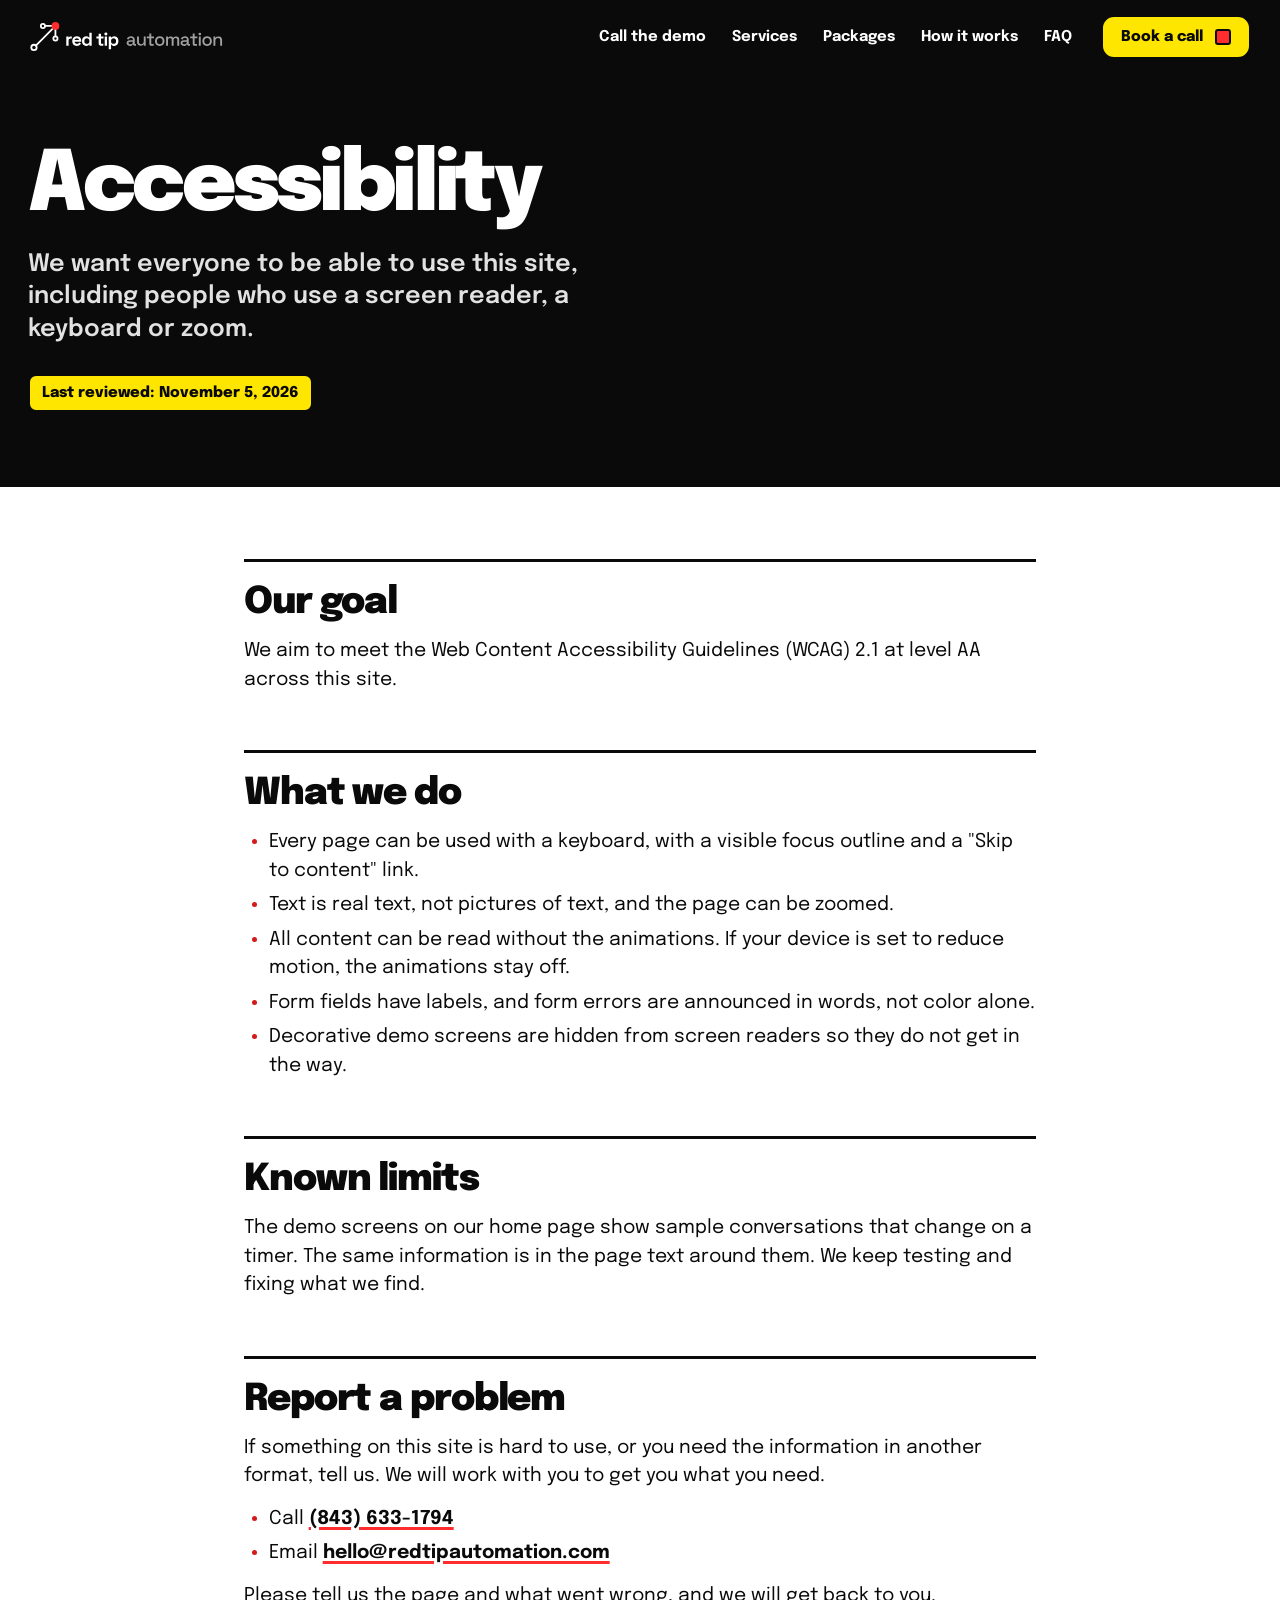
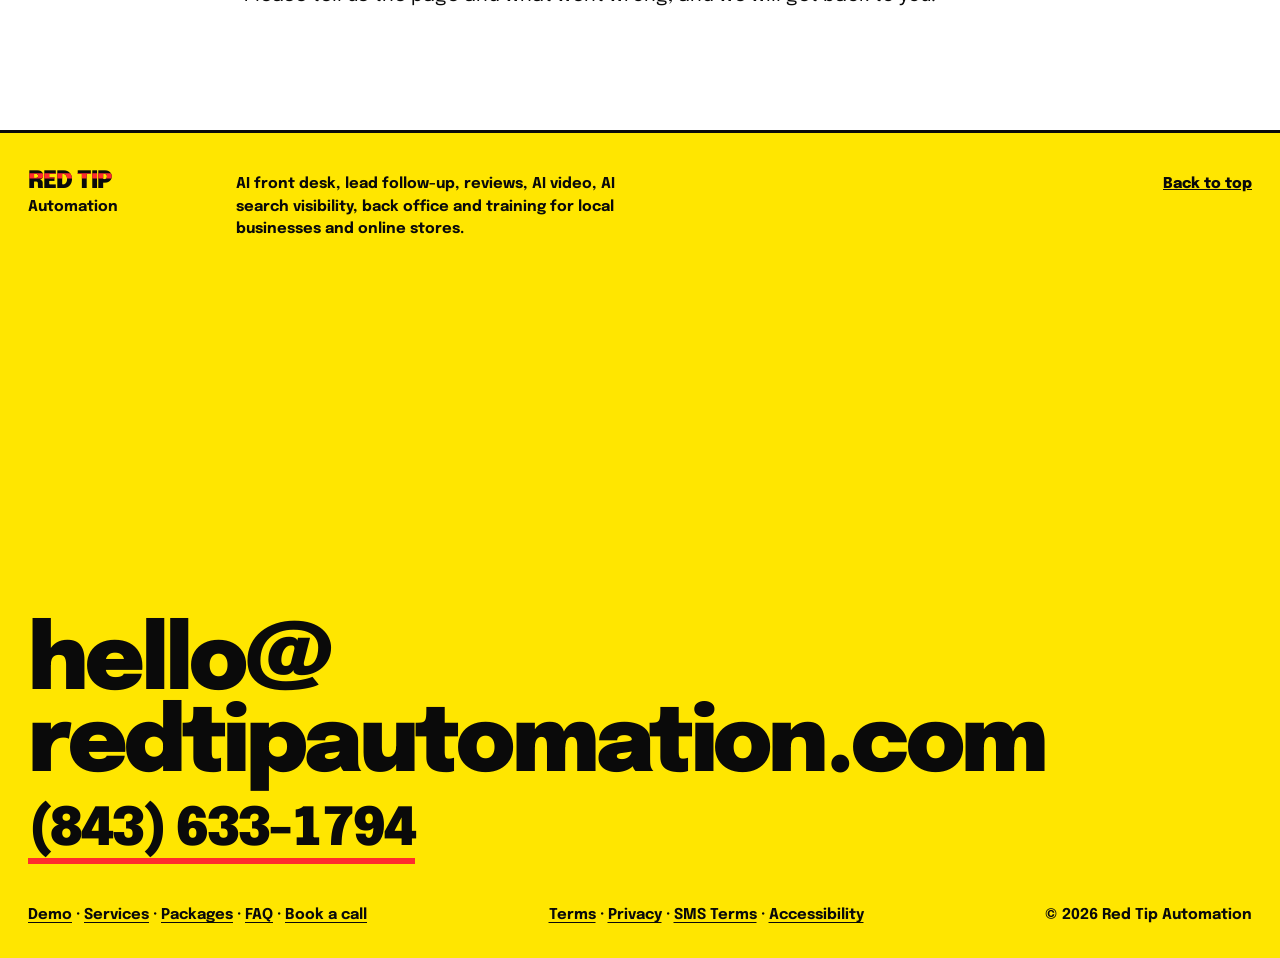
==== commit 66faf579: "New Workflow logo in header and favicon Co-Authored-By: Claude Opus 5.5 <noreply@anthropic.com>" ====
--- a/accessibility.html
+++ b/accessibility.html
@@ -12,7 +12,7 @@
 <link rel="preconnect" href="https://fonts.googleapis.com">
 <link rel="preconnect" href="https://fonts.gstatic.com" crossorigin>
 <link href="https://fonts.googleapis.com/css2?family=Epilogue:wght@400;500;700;900&display=swap" rel="stylesheet">
-<link rel="stylesheet" href="styles.css?v=8">
+<link rel="stylesheet" href="styles.css?v=9">
 <script>document.documentElement.classList.add('js')</script>
 </head>
 <body class="doc-page">
@@ -20,7 +20,7 @@
 
 <header class="top" id="top-bar">
   <a class="logo" href="index.html" aria-label="Red Tip Automation, home">
-    <span class="mark" data-text="RED TIP">RED TIP</span><span class="logo-sub">Automation</span>
+    <svg class="logo-svg" xmlns="http://www.w3.org/2000/svg" viewBox="0 0 659 114" aria-hidden="true" focusable="false"><g fill="none" stroke="currentColor" stroke-width="6.00" stroke-linecap="round" stroke-linejoin="round"><path d="M26.36 85.64 L92.00 20.00"/><path d="M57.00 20.00 H92.00 V55.00"/><circle cx="20.00" cy="92.00" r="9.00"/><circle cx="50.00" cy="20.00" r="7.00"/><circle cx="92.00" cy="62.00" r="7.00"/></g><circle cx="92.00" cy="20.00" r="13.00" class="lg-tip"/><path fill="currentColor" d="M128.34 86.0V55.248000000000005H136.028V58.72H137.144Q137.826 56.86 139.40699999999998 55.992Q140.988 55.123999999999995 143.096 55.123999999999995H146.816V62.068H142.972Q139.996 62.068 138.074 63.649Q136.152 65.23 136.152 68.516V86.0ZM163.904 86.868Q159.316 86.868 155.813 84.91499999999999Q152.31 82.962 150.357 79.39699999999999Q148.404 75.832 148.404 70.996V70.252Q148.404 65.416 150.326 61.851Q152.248 58.286 155.72 56.333Q159.192 54.379999999999995 163.78 54.379999999999995Q168.30599999999998 54.379999999999995 171.654 56.394999999999996Q175.00199999999998 58.41 176.86199999999997 61.974999999999994Q178.72199999999998 65.53999999999999 178.72199999999998 70.252V72.918H156.34Q156.464 76.08 158.696 78.064Q160.928 80.048 164.152 80.048Q167.438 80.048 168.988 78.622Q170.53799999999998 77.196 171.344 75.46000000000001L177.73 78.80799999999999Q176.862 80.42 175.219 82.311Q173.576 84.202 170.848 85.535Q168.12 86.868 163.904 86.868ZM156.402 67.09H170.786Q170.53799999999998 64.424 168.647 62.812000000000005Q166.756 61.2 163.718 61.2Q160.55599999999998 61.2 158.69599999999997 62.812000000000005Q156.83599999999998 64.424 156.402 67.09ZM195.066 86.868Q191.408 86.868 188.21499999999997 85.03899999999999Q185.022 83.21 183.1 79.67599999999999Q181.178 76.142 181.178 71.12V70.128Q181.178 65.106 183.1 61.571999999999996Q185.022 58.038 188.184 56.208999999999996Q191.346 54.379999999999995 195.066 54.379999999999995Q197.856 54.379999999999995 199.747 55.031Q201.638 55.682 202.816 56.674Q203.994 57.666 204.614 58.782H205.73V42.6H213.542V86.0H205.85399999999998V82.28H204.738Q203.684 84.016 201.483 85.44200000000001Q199.28199999999998 86.868 195.066 86.868ZM197.422 80.048Q201.018 80.048 203.43599999999998 77.723Q205.85399999999998 75.398 205.85399999999998 70.934V70.314Q205.85399999999998 65.85 203.46699999999998 63.525Q201.07999999999998 61.2 197.422 61.2Q193.826 61.2 191.408 63.525Q188.98999999999998 65.85 188.98999999999998 70.314V70.934Q188.98999999999998 75.398 191.408 77.723Q193.826 80.048 197.422 80.048ZM243.75 86.0Q240.712 86.0 238.821 84.10900000000001Q236.93 82.218 236.93 79.056V61.696H229.242V55.248000000000005H236.93V45.7H244.742V55.248000000000005H253.174V61.696H244.742V77.69200000000001Q244.742 79.55199999999999 246.478 79.55199999999999H252.43V86.0ZM257.24199999999996 86.0V55.248000000000005H265.054V86.0ZM261.14799999999997 51.652Q259.03999999999996 51.652 257.58299999999997 50.288Q256.126 48.924 256.126 46.692Q256.126 44.46 257.58299999999997 43.096000000000004Q259.03999999999996 41.732 261.14799999999997 41.732Q263.318 41.732 264.74399999999997 43.096000000000004Q266.16999999999996 44.46 266.16999999999996 46.692Q266.16999999999996 48.924 264.74399999999997 50.288Q263.318 51.652 261.14799999999997 51.652ZM270.734 98.4V55.248000000000005H278.422V58.968H279.538Q280.592 57.17 282.82399999999996 55.775Q285.056 54.379999999999995 289.21 54.379999999999995Q292.93 54.379999999999995 296.092 56.208999999999996Q299.254 58.038 301.17600000000004 61.571999999999996Q303.098 65.106 303.098 70.128V71.12Q303.098 76.142 301.17600000000004 79.67599999999999Q299.254 83.21 296.092 85.03899999999999Q292.93 86.868 289.21 86.868Q286.42 86.868 284.529 86.217Q282.63800000000003 85.566 281.491 84.543Q280.344 83.52 279.66200000000003 82.466H278.546V98.4ZM286.854 80.048Q290.512 80.048 292.899 77.723Q295.286 75.398 295.286 70.934V70.314Q295.286 65.85 292.868 63.525Q290.45 61.2 286.854 61.2Q283.258 61.2 280.84000000000003 63.525Q278.422 65.85 278.422 70.314V70.934Q278.422 75.398 280.84000000000003 77.723Q283.258 80.048 286.854 80.048Z"/><path fill="currentColor" opacity=".62" d="M342.14799999999997 86.868Q338.86199999999997 86.868 336.289 85.752Q333.716 84.636 332.197 82.46600000000001Q330.678 80.296 330.678 77.196Q330.678 74.034 332.197 71.957Q333.716 69.88 336.351 68.826Q338.986 67.77199999999999 342.334 67.77199999999999H351.634V65.788Q351.634 63.122 350.022 61.51Q348.40999999999997 59.897999999999996 345.062 59.897999999999996Q341.776 59.897999999999996 340.03999999999996 61.448Q338.304 62.998000000000005 337.746 65.47800000000001L331.794 63.556Q332.538 61.076 334.18100000000004 59.061Q335.824 57.046 338.552 55.806Q341.28 54.566 345.12399999999997 54.566Q351.07599999999996 54.566 354.486 57.604Q357.896 60.641999999999996 357.896 66.22200000000001V78.80799999999999Q357.896 80.668 359.632 80.668H362.236V86.0H357.462Q355.292 86.0 353.928 84.884Q352.56399999999996 83.768 352.56399999999996 81.846V81.66H351.634Q351.138 82.59 350.14599999999996 83.83Q349.154 85.07 347.23199999999997 85.969Q345.31 86.868 342.14799999999997 86.868ZM343.078 81.598Q346.92199999999997 81.598 349.278 79.39699999999999Q351.634 77.196 351.634 73.352V72.732H342.706Q340.164 72.732 338.614 73.81700000000001Q337.06399999999996 74.902 337.06399999999996 77.01Q337.06399999999996 79.118 338.676 80.358Q340.288 81.598 343.078 81.598ZM377.654 86.558Q374.182 86.558 371.454 85.00800000000001Q368.726 83.458 367.176 80.606Q365.626 77.754 365.626 73.786V55.434H372.012V73.352Q372.012 77.32 373.996 79.211Q375.98 81.102 379.514 81.102Q383.42 81.102 385.807 78.467Q388.19399999999996 75.832 388.19399999999996 70.872V55.434H394.58V86.0H388.318V81.412H387.32599999999996Q386.45799999999997 83.272 384.226 84.915Q381.99399999999997 86.558 377.654 86.558ZM412.974 86.0Q410.18399999999997 86.0 408.54099999999994 84.326Q406.89799999999997 82.652 406.89799999999997 79.862V60.828H398.46599999999995V55.434H406.89799999999997V45.328H413.284V55.434H422.39799999999997V60.828H413.284V78.746Q413.284 80.606 415.02 80.606H421.40599999999995V86.0ZM441.722 86.868Q437.134 86.868 433.56899999999996 84.977Q430.00399999999996 83.086 427.95799999999997 79.55199999999999Q425.912 76.018 425.912 71.182V70.252Q425.912 65.416 427.95799999999997 61.913Q430.00399999999996 58.41 433.56899999999996 56.488Q437.134 54.566 441.722 54.566Q446.31 54.566 449.906 56.488Q453.502 58.41 455.548 61.913Q457.594 65.416 457.594 70.252V71.182Q457.594 76.018 455.548 79.55199999999999Q453.502 83.086 449.906 84.977Q446.31 86.868 441.722 86.868ZM441.722 81.164Q445.938 81.164 448.573 78.467Q451.20799999999997 75.77 451.20799999999997 70.996V70.438Q451.20799999999997 65.664 448.604 62.967Q446.0 60.269999999999996 441.722 60.269999999999996Q437.568 60.269999999999996 434.933 62.967Q432.298 65.664 432.298 70.438V70.996Q432.298 75.77 434.933 78.467Q437.568 81.164 441.722 81.164ZM463.03 86.0V55.434H469.292V59.03H470.284Q471.152 57.418 473.07399999999996 56.178Q474.996 54.938 478.282 54.938Q481.692 54.938 483.769 56.333Q485.846 57.728 486.9 59.897999999999996H487.892Q488.94599999999997 57.79 490.961 56.364000000000004Q492.976 54.938 496.69599999999997 54.938Q499.67199999999997 54.938 501.966 56.147000000000006Q504.26 57.356 505.624 59.742999999999995Q506.988 62.129999999999995 506.988 65.664V86.0H500.602V66.16Q500.602 63.370000000000005 499.08299999999997 61.851Q497.56399999999996 60.332 494.774 60.332Q491.798 60.332 490.0 62.254000000000005Q488.202 64.176 488.202 67.77199999999999V86.0H481.816V66.16Q481.816 63.370000000000005 480.29699999999997 61.851Q478.77799999999996 60.332 475.988 60.332Q473.012 60.332 471.214 62.254000000000005Q469.416 64.176 469.416 67.77199999999999V86.0ZM523.15 86.868Q519.864 86.868 517.2909999999999 85.752Q514.718 84.636 513.199 82.46600000000001Q511.68 80.296 511.68 77.196Q511.68 74.034 513.199 71.957Q514.718 69.88 517.353 68.826Q519.9879999999999 67.77199999999999 523.336 67.77199999999999H532.636V65.788Q532.636 63.122 531.024 61.51Q529.412 59.897999999999996 526.064 59.897999999999996Q522.778 59.897999999999996 521.042 61.448Q519.306 62.998000000000005 518.748 65.47800000000001L512.796 63.556Q513.54 61.076 515.183 59.061Q516.826 57.046 519.5540000000001 55.806Q522.282 54.566 526.126 54.566Q532.078 54.566 535.488 57.604Q538.898 60.641999999999996 538.898 66.22200000000001V78.80799999999999Q538.898 80.668 540.634 80.668H543.238V86.0H538.4639999999999Q536.294 86.0 534.9300000000001 84.884Q533.566 83.768 533.566 81.846V81.66H532.636Q532.14 82.59 531.1479999999999 83.83Q530.156 85.07 528.2339999999999 85.969Q526.312 86.868 523.15 86.868ZM524.08 81.598Q527.924 81.598 530.28 79.39699999999999Q532.636 77.196 532.636 73.352V72.732H523.708Q521.166 72.732 519.616 73.81700000000001Q518.066 74.902 518.066 77.01Q518.066 79.118 519.678 80.358Q521.29 81.598 524.08 81.598ZM558.408 86.0Q555.618 86.0 553.975 84.326Q552.332 82.652 552.332 79.862V60.828H543.9V55.434H552.332V45.328H558.718V55.434H567.832V60.828H558.718V78.746Q558.718 80.606 560.454 80.606H566.84V86.0ZM572.834 86.0V55.434H579.2199999999999V86.0ZM576.058 51.28Q574.198 51.28 572.9269999999999 50.071Q571.656 48.862 571.656 46.94Q571.656 45.018 572.9269999999999 43.809Q574.198 42.6 576.058 42.6Q577.98 42.6 579.22 43.809Q580.4599999999999 45.018 580.4599999999999 46.94Q580.4599999999999 48.862 579.22 50.071Q577.98 51.28 576.058 51.28ZM600.5279999999999 86.868Q595.9399999999999 86.868 592.375 84.977Q588.81 83.086 586.7639999999999 79.55199999999999Q584.718 76.018 584.718 71.182V70.252Q584.718 65.416 586.7639999999999 61.913Q588.81 58.41 592.375 56.488Q595.9399999999999 54.566 600.5279999999999 54.566Q605.1159999999999 54.566 608.7119999999999 56.488Q612.3079999999999 58.41 614.3539999999998 61.913Q616.3999999999999 65.416 616.3999999999999 70.252V71.182Q616.3999999999999 76.018 614.3539999999998 79.55199999999999Q612.3079999999999 83.086 608.7119999999999 84.977Q605.1159999999999 86.868 600.5279999999999 86.868ZM600.5279999999999 81.164Q604.7439999999999 81.164 607.3789999999999 78.467Q610.0139999999999 75.77 610.0139999999999 70.996V70.438Q610.0139999999999 65.664 607.4099999999999 62.967Q604.8059999999999 60.269999999999996 600.5279999999999 60.269999999999996Q596.3739999999999 60.269999999999996 593.7389999999999 62.967Q591.1039999999999 65.664 591.1039999999999 70.438V70.996Q591.1039999999999 75.77 593.7389999999999 78.467Q596.3739999999999 81.164 600.5279999999999 81.164ZM621.8359999999999 86.0V55.434H628.098V60.022H629.0899999999999Q629.9579999999999 58.162 632.1899999999998 56.55Q634.4219999999999 54.938 638.824 54.938Q642.2959999999999 54.938 644.9929999999999 56.488Q647.6899999999999 58.038 649.24 60.858999999999995Q650.79 63.68 650.79 67.648V86.0H644.4039999999999V68.144Q644.4039999999999 64.176 642.4199999999998 62.285000000000004Q640.4359999999999 60.394000000000005 636.9639999999999 60.394000000000005Q632.9959999999999 60.394000000000005 630.6089999999999 62.998000000000005Q628.2219999999999 65.602 628.2219999999999 70.562V86.0Z"/></svg>
   </a>
   <nav aria-label="Main">
     <a href="index.html#demo">Call the demo</a>
--- a/styles.css
+++ b/styles.css
@@ -48,6 +48,8 @@
 .top.hide{transform:translateY(-120%)}
 .logo{display:flex;align-items:flex-end;gap:8px;text-decoration:none}
 .logo .mark{font-size:30px}
+.logo-svg{display:block;height:34px;width:auto}
+.lg-tip{fill:var(--tip,var(--red));transition:fill .3s ease}
 .logo-sub{font-size:var(--step-small);font-weight:700;line-height:1}
 .top nav{display:flex;gap:26px;margin-left:auto;font-size:var(--step-small);font-weight:700}
 .top nav a{text-decoration:none;position:relative;padding:8px 0}
@@ -484,6 +486,7 @@
 @media (max-width:760px){
   .top{padding:12px var(--m);gap:12px}
   .logo .mark{font-size:26px}
+  .logo-svg{height:28px}
   .hero{padding:96px var(--m) 0;display:block;min-height:auto}
   .sh-sun{width:120vw;height:120vw;right:-50vw;top:auto;bottom:-10vw;max-width:none;max-height:none}
   .shapes .sh-sq{display:none}
